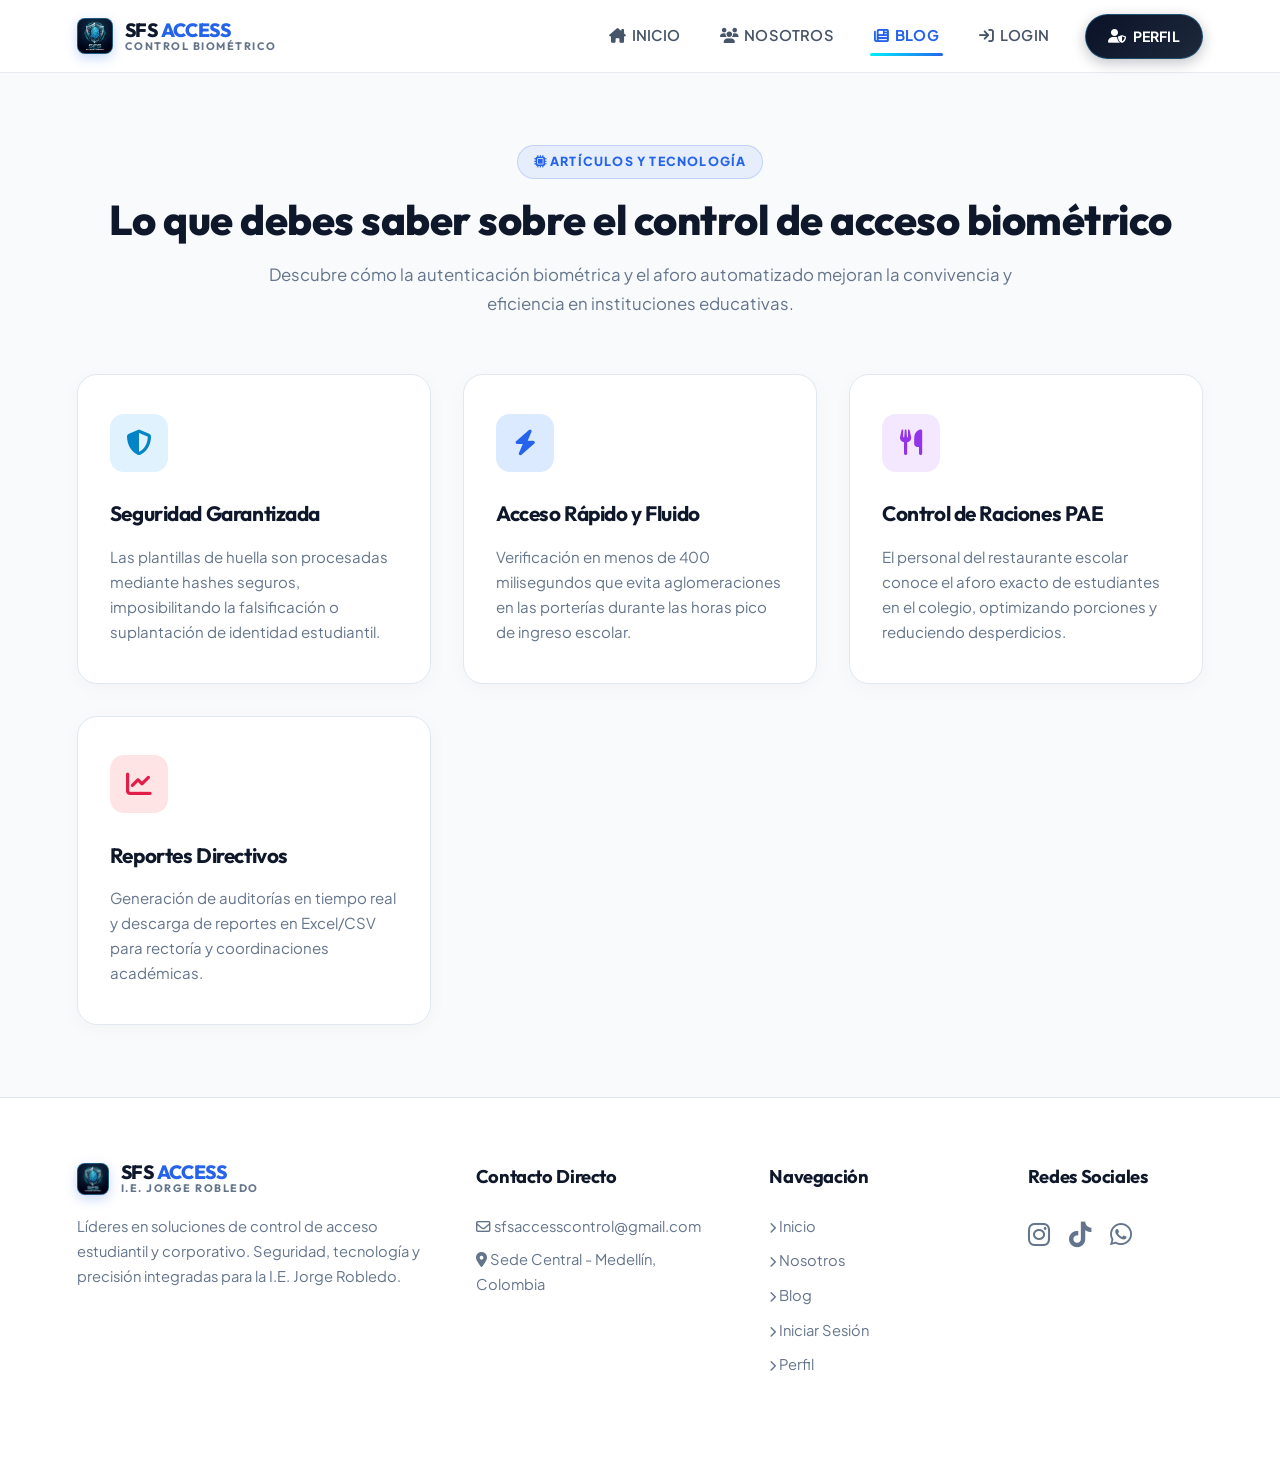
==== docs/mockups/blog.html @ a1b6cde6 "Initial commit" ====
<!DOCTYPE html>
<html lang="es">
<head>
    <meta charset="UTF-8">
    <meta name="viewport" content="width=device-width, initial-scale=1.0">
    <title>Blog y Artículos - SFS Access Control</title>
    <link rel="icon" type="image/svg+xml" href="../../assets/img/favicon.svg">
    <link rel="stylesheet" href="../../assets/css/styles.css">
    <!-- FontAwesome 6 Icons CDN -->
    <link rel="stylesheet" href="https://cdnjs.cloudflare.com/ajax/libs/font-awesome/6.4.0/css/all.min.css" integrity="sha512-iecdLmaskl7CVkqkXNQ/ZH/XLlvWZOJyj7Yy7tcenmpD1ypASozpmT/E0iPtmFIB46ZmdtAc9eNBvH0H/ZpiBw==" crossorigin="anonymous" referrerpolicy="no-referrer" />
</head>
<body>

    <!-- NAVBAR -->
    <nav class="navbar">
        <a href="index.html" class="logo">
            <div class="logo-icon-emblem">
                <img src="../../assets/img/sfs-logo-emblem.png" alt="SFS Logo" onerror="this.parentElement.innerHTML='<i class=\'fa-solid fa-fingerprint\'></i>'">
            </div>
            <div class="logo-title-group">
                <span class="logo-brand-text">SFS <span>ACCESS</span></span>
                <span class="logo-tag-text">CONTROL BIOMÉTRICO</span>
            </div>
        </a>
        <ul class="nav-links">
            <li><a href="index.html"><i class="fa-solid fa-house-chimney"></i> INICIO</a></li>
            <li><a href="nosotros.html"><i class="fa-solid fa-users"></i> NOSOTROS</a></li>
            <li><a href="blog.html" class="active"><i class="fa-solid fa-newspaper"></i> BLOG</a></li>
            <li><a href="login.html"><i class="fa-solid fa-arrow-right-to-bracket"></i> LOGIN</a></li>
            <li><a href="perfil.html" class="btn-perfil"><i class="fa-solid fa-user-shield"></i> PERFIL</a></li>
        </ul>
    </nav>

    <!-- CONTENIDO PRINCIPAL -->
    <main class="page-container">
        <div style="text-align: center; margin-bottom: 3.5rem;">
            <span class="section-tag"><i class="fa-solid fa-microchip me-1"></i> ARTÍCULOS Y TECNOLOGÍA</span>
            <h1 class="section-title">Lo que debes saber sobre el control de acceso biométrico</h1>
            <p class="section-subtitle" style="margin: 0 auto;">Descubre cómo la autenticación biométrica y el aforo automatizado mejoran la convivencia y eficiencia en instituciones educativas.</p>
        </div>

        <div class="blog-grid">
            <div class="blog-card">
                <div class="blog-icon icon-cyan">
                    <i class="fa-solid fa-shield-halved"></i>
                </div>
                <h3>Seguridad Garantizada</h3>
                <p>Las plantillas de huella son procesadas mediante hashes seguros, imposibilitando la falsificación o suplantación de identidad estudiantil.</p>
            </div>

            <div class="blog-card">
                <div class="blog-icon icon-blue">
                    <i class="fa-solid fa-bolt"></i>
                </div>
                <h3>Acceso Rápido y Fluido</h3>
                <p>Verificación en menos de 400 milisegundos que evita aglomeraciones en las porterías durante las horas pico de ingreso escolar.</p>
            </div>

            <div class="blog-card">
                <div class="blog-icon icon-purple">
                    <i class="fa-solid fa-utensils"></i>
                </div>
                <h3>Control de Raciones PAE</h3>
                <p>El personal del restaurante escolar conoce el aforo exacto de estudiantes en el colegio, optimizando porciones y reduciendo desperdicios.</p>
            </div>

            <div class="blog-card">
                <div class="blog-icon icon-red">
                    <i class="fa-solid fa-chart-line"></i>
                </div>
                <h3>Reportes Directivos</h3>
                <p>Generación de auditorías en tiempo real y descarga de reportes en Excel/CSV para rectoría y coordinaciones académicas.</p>
            </div>
        </div>
    </main>

    <!-- FOOTER -->
    <footer class="footer">
        <div class="footer-grid">
            <div class="footer-col">
                <a href="index.html" class="logo" style="margin-bottom: 1.2rem; display: inline-flex;">
                    <div class="logo-icon-emblem" style="width: 32px; height: 32px;">
                        <img src="../../assets/img/sfs-logo-emblem.png" alt="SFS Logo">
                    </div>
                    <div class="logo-title-group">
                        <span class="logo-brand-text">SFS <span>ACCESS</span></span>
                        <span class="logo-tag-text">I.E. JORGE ROBLEDO</span>
                    </div>
                </a>
                <p>Líderes en soluciones de control de acceso estudiantil y corporativo. Seguridad, tecnología y precisión integradas para la I.E. Jorge Robledo.</p>
            </div>
            <div class="footer-col">
                <h4>Contacto Directo</h4>
                <p><i class="fa-regular fa-envelope"></i> sfsaccesscontrol@gmail.com</p>
                <p style="margin-top: 0.5rem;"><i class="fa-solid fa-location-dot"></i> Sede Central - Medellín, Colombia</p>
            </div>
            <div class="footer-col">
                <h4>Navegación</h4>
                <ul>
                    <li><a href="index.html"><i class="fa-solid fa-chevron-right me-1" style="font-size: 0.7rem;"></i> Inicio</a></li>
                    <li><a href="nosotros.html"><i class="fa-solid fa-chevron-right me-1" style="font-size: 0.7rem;"></i> Nosotros</a></li>
                    <li><a href="blog.html"><i class="fa-solid fa-chevron-right me-1" style="font-size: 0.7rem;"></i> Blog</a></li>
                    <li><a href="login.html"><i class="fa-solid fa-chevron-right me-1" style="font-size: 0.7rem;"></i> Iniciar Sesión</a></li>
                    <li><a href="perfil.html"><i class="fa-solid fa-chevron-right me-1" style="font-size: 0.7rem;"></i> Perfil</a></li>
                </ul>
            </div>
            <div class="footer-col">
                <h4>Redes Sociales</h4>
                <div class="social-icons">
                    <a href="#" title="Instagram"><i class="fa-brands fa-instagram"></i></a>
                    <a href="#" title="TikTok"><i class="fa-brands fa-tiktok"></i></a>
                    <a href="#" title="WhatsApp"><i class="fa-brands fa-whatsapp"></i></a>
                </div>
            </div>
        </div>
    </footer>

</body>
</html>
---- assets/css/styles.css ----
/* ==========================================================================
   PROYECTO: SFS ACCESS CONTROL - I.E. JORGE ROBLEDO
   SISTEMA DE DISEÑO ULTRA PREMIUM & CYBER-SECURITY BIOMETRIC
   ========================================================================== */

@import url('https://fonts.googleapis.com/css2?family=Outfit:wght@300;400;500;600;700;800;900&family=Plus+Jakarta+Sans:wght@300;400;500;600;700;800&family=JetBrains+Mono:wght@400;500;600;700&display=swap');

:root {
    /* Paleta Principal & Tonos Cyber */
    --primary: #060b18;
    --primary-surface: #0b132b;
    --primary-card: #0f1c3f;
    --primary-border: rgba(56, 189, 248, 0.18);
    
    /* Acentos & Gradientes Neón */
    --accent-blue: #2563eb;
    --accent-blue-light: #3b82f6;
    --accent-cyan: #00f2fe;
    --accent-glow: #38bdf8;
    --accent-emerald: #10b981;
    --accent-rose: #f43f5e;
    --accent-amber: #f59e0b;
    --accent-purple: #8b5cf6;
    
    --grad-primary: linear-gradient(135deg, #0a1128 0%, #101f42 50%, #060b18 100%);
    --grad-cyber: linear-gradient(135deg, #00f2fe 0%, #2563eb 100%);
    --grad-glow: linear-gradient(135deg, #38bdf8 0%, #818cf8 100%);
    --grad-dark-card: linear-gradient(145deg, rgba(15, 28, 63, 0.7) 0%, rgba(11, 19, 43, 0.85) 100%);
    --grad-glass: linear-gradient(135deg, rgba(255, 255, 255, 0.08) 0%, rgba(255, 255, 255, 0.02) 100%);
    --grad-button: linear-gradient(135deg, #0284c7 0%, #2563eb 100%);
    
    /* Superficies y Textos */
    --bg-main: #060b18;
    --bg-surface: #0b1329;
    --bg-light: #f8fafc;
    --bg-white: #ffffff;
    --text-primary: #ffffff;
    --text-secondary: #94a3b8;
    --text-muted: #64748b;
    --text-dark: #0f172a;
    --text-dark-muted: #475569;
    
    /* Estados Semánticos */
    --success: #10b981;
    --success-bg: rgba(16, 185, 129, 0.12);
    --warning: #f59e0b;
    --warning-bg: rgba(245, 158, 11, 0.12);
    --danger: #ef4444;
    --danger-bg: rgba(239, 68, 68, 0.12);
    --info: #0ea5e9;
    --info-bg: rgba(14, 165, 233, 0.12);
    
    /* Geometría y Efectos */
    --radius-sm: 8px;
    --radius-md: 14px;
    --radius-lg: 20px;
    --radius-xl: 26px;
    --radius-pill: 9999px;
    
    --border-glass: 1px solid rgba(255, 255, 255, 0.1);
    --border-glass-hover: 1px solid rgba(56, 189, 248, 0.4);
    --border-card-light: 1px solid #e2e8f0;
    
    --shadow-subtle: 0 4px 20px rgba(0, 0, 0, 0.04);
    --shadow-card: 0 10px 30px rgba(0, 0, 0, 0.08);
    --shadow-card-dark: 0 15px 35px rgba(0, 0, 0, 0.35);
    --shadow-glow: 0 0 25px rgba(0, 242, 254, 0.25);
    --shadow-button: 0 8px 20px rgba(37, 99, 235, 0.3);
    
    --transition: all 0.3s cubic-bezier(0.4, 0, 0.2, 1);
    --transition-fast: all 0.15s ease-out;
}

/* ==========================================================================
   RESET Y TIPOGRAFÍA BASE (CRÍTICO: No sobreescribir FontAwesome en *::before)
   ========================================================================== */
*, *::before, *::after {
    margin: 0;
    padding: 0;
    box-sizing: border-box;
}

body {
    font-family: 'Plus Jakarta Sans', -apple-system, BlinkMacSystemFont, 'Segoe UI', Roboto, sans-serif;
    background-color: var(--bg-light);
    color: var(--text-dark);
    line-height: 1.6;
    display: flex;
    flex-direction: column;
    min-height: 100vh;
    overflow-x: hidden;
    -webkit-font-smoothing: antialiased;
    -moz-osx-font-smoothing: grayscale;
}

button, input, select, textarea {
    font-family: 'Plus Jakarta Sans', -apple-system, BlinkMacSystemFont, 'Segoe UI', Roboto, sans-serif;
}

h1, h2, h3, h4, h5, h6 {
    font-family: 'Outfit', -apple-system, BlinkMacSystemFont, sans-serif;
    letter-spacing: -0.02em;
    font-weight: 700;
}

main {
    flex: 1;
}

/* Soporte y Estabilidad FontAwesome */
.fa, .fas, .far, .fal, .fab, .fa-solid, .fa-regular, .fa-brands {
    display: inline-block;
    line-height: 1;
    text-rendering: auto;
    -webkit-font-smoothing: antialiased;
}

/* ==========================================================================
   BARRA DE NAVEGACIÓN (NAVBAR)
   ========================================================================== */
.navbar {
    background: rgba(255, 255, 255, 0.9);
    backdrop-filter: blur(18px);
    -webkit-backdrop-filter: blur(18px);
    padding: 0.85rem 6%;
    display: flex;
    justify-content: space-between;
    align-items: center;
    position: sticky;
    top: 0;
    z-index: 1000;
    border-bottom: 1px solid rgba(226, 232, 240, 0.8);
    transition: var(--transition);
}

.logo {
    display: flex;
    align-items: center;
    gap: 12px;
    text-decoration: none;
    color: var(--text-dark);
    font-family: 'Outfit', sans-serif;
    font-weight: 800;
    font-size: 1.3rem;
    letter-spacing: -0.4px;
    transition: var(--transition);
}

.logo-img {
    height: 38px;
    width: auto;
    max-width: 175px;
    object-fit: contain;
    transition: var(--transition);
}

.logo-icon-emblem {
    width: 36px;
    height: 36px;
    border-radius: var(--radius-sm);
    background: var(--grad-primary);
    border: 1px solid rgba(56, 189, 248, 0.4);
    display: flex;
    align-items: center;
    justify-content: center;
    box-shadow: 0 4px 12px rgba(37, 99, 235, 0.25);
    color: var(--accent-cyan);
    font-size: 1.25rem;
    transition: var(--transition);
    overflow: hidden;
}

.logo-icon-emblem img {
    width: 100%;
    height: 100%;
    object-fit: cover;
}

.logo:hover .logo-icon-emblem {
    transform: scale(1.08) rotate(3deg);
    box-shadow: 0 6px 18px rgba(0, 242, 254, 0.4);
    border-color: var(--accent-cyan);
}

.logo-title-group {
    display: flex;
    flex-direction: column;
    line-height: 1.1;
}

.logo-brand-text {
    font-size: 1.2rem;
    font-weight: 800;
    color: #0f172a;
    letter-spacing: -0.3px;
}

.logo-brand-text span {
    color: var(--accent-blue);
}

.logo-tag-text {
    font-size: 0.68rem;
    font-weight: 700;
    letter-spacing: 1.5px;
    color: #64748b;
    text-transform: uppercase;
}

.nav-links {
    display: flex;
    align-items: center;
    gap: 2rem;
    list-style: none;
}

.nav-links li {
    list-style: none;
}

.nav-links a {
    text-decoration: none;
    color: #475569;
    font-weight: 600;
    font-size: 0.92rem;
    letter-spacing: 0.2px;
    position: relative;
    padding: 6px 4px;
    transition: var(--transition);
    display: inline-flex;
    align-items: center;
    gap: 6px;
}

.nav-links a:hover {
    color: var(--accent-blue);
}

.nav-links a.active {
    color: var(--accent-blue);
    font-weight: 700;
}

.nav-links a.active::after {
    content: '';
    position: absolute;
    bottom: -2px;
    left: 0;
    width: 100%;
    height: 3px;
    background: var(--grad-cyber);
    border-radius: var(--radius-pill);
}

.btn-perfil {
    background: linear-gradient(135deg, #0a1128 0%, #1e293b 100%) !important;
    color: #ffffff !important;
    padding: 0.65rem 1.4rem !important;
    border-radius: var(--radius-pill);
    font-weight: 700 !important;
    font-size: 0.88rem !important;
    box-shadow: 0 4px 14px rgba(10, 17, 40, 0.25);
    transition: var(--transition);
    border: 1px solid rgba(56, 189, 248, 0.3) !important;
    display: inline-flex;
    align-items: center;
    gap: 8px;
}

.btn-perfil:hover {
    background: linear-gradient(135deg, #1e293b 0%, #2563eb 100%) !important;
    transform: translateY(-2px);
    box-shadow: 0 6px 20px rgba(37, 99, 235, 0.35);
    color: #ffffff !important;
}

.btn-perfil.active::after {
    display: none !important;
}

/* ==========================================================================
   HERO DARK & FONDOS CYBERNETICOS
   ========================================================================== */
.hero-dark {
    background: radial-gradient(circle at 50% 15%, #0f1c3f 0%, #060b18 80%);
    color: #ffffff;
    padding: 4.5rem 6%;
    min-height: 86vh;
    display: flex;
    align-items: center;
    justify-content: center;
    position: relative;
    overflow: hidden;
}

.hero-dark::before {
    content: '';
    position: absolute;
    width: 140%;
    height: 140%;
    top: -20%;
    left: -20%;
    background-image: 
        radial-gradient(rgba(56, 189, 248, 0.08) 1px, transparent 1px),
        radial-gradient(rgba(37, 99, 235, 0.04) 1px, transparent 1px);
    background-size: 32px 32px, 64px 64px;
    background-position: 0 0, 16px 16px;
    pointer-events: none;
}

.hero-dark::after {
    content: '';
    position: absolute;
    top: -30%;
    right: -10%;
    width: 600px;
    height: 600px;
    background: radial-gradient(circle, rgba(0, 242, 254, 0.1) 0%, transparent 65%);
    border-radius: 50%;
    filter: blur(80px);
    pointer-events: none;
}

.inicio-container {
    display: grid;
    grid-template-columns: 1.15fr 1.15fr;
    gap: 4rem;
    align-items: center;
    width: 100%;
    max-width: 1320px;
    position: relative;
    z-index: 10;
}

.tag-badge {
    display: inline-flex;
    align-items: center;
    gap: 8px;
    background: rgba(37, 99, 235, 0.15);
    border: 1px solid rgba(56, 189, 248, 0.35);
    color: var(--accent-glow);
    padding: 6px 18px;
    border-radius: var(--radius-pill);
    font-size: 0.8rem;
    font-weight: 800;
    letter-spacing: 0.6px;
    margin-bottom: 1.5rem;
    backdrop-filter: blur(12px);
    box-shadow: 0 4px 15px rgba(0, 242, 254, 0.1);
}

.hero-title {
    font-size: 3.2rem;
    line-height: 1.15;
    margin-bottom: 1.4rem;
    font-weight: 800;
    color: #ffffff;
    background: linear-gradient(135deg, #ffffff 40%, #93c5fd 100%);
    -webkit-background-clip: text;
    -webkit-text-fill-color: transparent;
}

.hero-desc {
    color: #94a3b8;
    margin-bottom: 2.2rem;
    font-size: 1.08rem;
    line-height: 1.7;
    max-width: 540px;
}

.hero-btn-group {
    display: flex;
    align-items: center;
    gap: 1.2rem;
    flex-wrap: wrap;
}

.btn-primary {
    background: var(--grad-button);
    color: #ffffff !important;
    padding: 0.9rem 2.2rem;
    border-radius: var(--radius-pill);
    font-weight: 700;
    font-size: 1rem;
    text-decoration: none;
    border: 1px solid rgba(255, 255, 255, 0.15);
    cursor: pointer;
    display: inline-flex;
    align-items: center;
    gap: 10px;
    box-shadow: var(--shadow-button);
    transition: var(--transition);
}

.btn-primary:hover {
    transform: translateY(-3px);
    box-shadow: 0 12px 28px rgba(2, 132, 199, 0.45);
    background: linear-gradient(135deg, #0284c7 0%, #1d4ed8 100%);
    color: #ffffff;
}

.btn-secondary-dark {
    background: rgba(255, 255, 255, 0.06);
    color: #ffffff !important;
    padding: 0.9rem 2rem;
    border-radius: var(--radius-pill);
    font-weight: 600;
    font-size: 1rem;
    text-decoration: none;
    border: 1px solid rgba(255, 255, 255, 0.15);
    transition: var(--transition);
    display: inline-flex;
    align-items: center;
    gap: 10px;
    backdrop-filter: blur(10px);
}

.btn-secondary-dark:hover {
    background: rgba(255, 255, 255, 0.12);
    border-color: rgba(56, 189, 248, 0.4);
    transform: translateY(-3px);
    color: var(--accent-glow) !important;
}

/* Feature Cards 2x2 */
.cards-2x2 {
    display: grid;
    grid-template-columns: 1fr 1fr;
    gap: 1.5rem;
}

.feature-card {
    background: var(--grad-dark-card);
    backdrop-filter: blur(20px);
    -webkit-backdrop-filter: blur(20px);
    border: 1px solid var(--primary-border);
    padding: 2.2rem 1.8rem;
    border-radius: var(--radius-lg);
    color: #ffffff;
    transition: var(--transition);
    position: relative;
    overflow: hidden;
    box-shadow: 0 10px 25px rgba(0, 0, 0, 0.25);
}

.feature-card::before {
    content: '';
    position: absolute;
    top: 0; left: 0; right: 0; height: 3px;
    background: linear-gradient(90deg, transparent, rgba(56, 189, 248, 0.8), transparent);
    opacity: 0;
    transition: var(--transition);
}

.feature-card:hover {
    transform: translateY(-6px);
    background: linear-gradient(145deg, rgba(21, 38, 82, 0.8) 0%, rgba(15, 25, 56, 0.9) 100%);
    border-color: rgba(56, 189, 248, 0.45);
    box-shadow: 0 20px 40px rgba(0, 0, 0, 0.45), var(--shadow-glow);
}

.feature-card:hover::before {
    opacity: 1;
}

.feature-card i {
    font-size: 2.4rem;
    margin-bottom: 1.2rem;
    background: linear-gradient(135deg, #38bdf8 0%, #00f2fe 100%);
    -webkit-background-clip: text;
    -webkit-text-fill-color: transparent;
    display: inline-block;
    transition: var(--transition);
}

.feature-card:hover i {
    transform: scale(1.1);
}

.feature-card h3 {
    font-size: 1.25rem;
    margin-bottom: 0.7rem;
    color: #f8fafc;
}

.feature-card p {
    font-size: 0.92rem;
    color: #cbd5e1;
    line-height: 1.6;
}

/* Stats Counter Bar */
.stats-strip {
    display: grid;
    grid-template-columns: repeat(4, 1fr);
    gap: 1.5rem;
    margin-top: 3.5rem;
    padding: 1.8rem 2.2rem;
    background: rgba(15, 28, 63, 0.5);
    border: 1px solid rgba(56, 189, 248, 0.2);
    border-radius: var(--radius-xl);
    backdrop-filter: blur(16px);
}

.stat-item {
    text-align: center;
}

.stat-number {
    font-family: 'Outfit', sans-serif;
    font-size: 2rem;
    font-weight: 800;
    color: #ffffff;
    background: linear-gradient(135deg, #ffffff 0%, #38bdf8 100%);
    -webkit-background-clip: text;
    -webkit-text-fill-color: transparent;
    line-height: 1.2;
}

.stat-label {
    font-size: 0.8rem;
    font-weight: 600;
    color: #94a3b8;
    text-transform: uppercase;
    letter-spacing: 0.5px;
    margin-top: 4px;
}

/* ==========================================================================
   MODULO DE AUTENTICACIÓN (LOGIN & REGISTRO)
   ========================================================================== */
.login-wrapper {
    display: grid;
    grid-template-columns: 1fr 1.32fr 1fr;
    gap: 2.2rem;
    width: 100%;
    max-width: 1280px;
    align-items: stretch;
    margin: auto;
    position: relative;
    z-index: 10;
}

.side-column {
    display: flex;
    flex-direction: column;
    justify-content: space-between;
    gap: 1.5rem;
}

.side-info-card {
    background: var(--grad-dark-card);
    backdrop-filter: blur(20px);
    -webkit-backdrop-filter: blur(20px);
    border: 1px solid rgba(56, 189, 248, 0.2);
    border-radius: var(--radius-xl);
    padding: 2.2rem 1.8rem;
    color: #ffffff;
    text-align: center;
    flex: 1;
    display: flex;
    flex-direction: column;
    justify-content: center;
    align-items: center;
    box-shadow: 0 10px 30px rgba(0, 0, 0, 0.35);
    transition: var(--transition);
    position: relative;
    overflow: hidden;
}

.side-info-card::before {
    content: '';
    position: absolute;
    top: 0; left: 0; right: 0; height: 3px;
    background: linear-gradient(90deg, transparent, rgba(56, 189, 248, 0.7), transparent);
    opacity: 0;
    transition: var(--transition);
}

.side-info-card:hover {
    transform: translateY(-4px);
    background: linear-gradient(145deg, rgba(20, 36, 78, 0.8) 0%, rgba(13, 23, 50, 0.9) 100%);
    border-color: rgba(56, 189, 248, 0.45);
    box-shadow: 0 15px 35px rgba(0, 0, 0, 0.45), var(--shadow-glow);
}

.side-info-card:hover::before {
    opacity: 1;
}

.side-card-icon-box {
    width: 64px;
    height: 64px;
    border-radius: 18px;
    background: rgba(14, 165, 233, 0.12);
    border: 1px solid rgba(56, 189, 248, 0.3);
    display: flex;
    align-items: center;
    justify-content: center;
    margin-bottom: 1.2rem;
    color: var(--accent-cyan);
    font-size: 2rem;
    box-shadow: 0 8px 20px rgba(0, 242, 254, 0.15);
    transition: var(--transition);
}

.side-info-card:hover .side-card-icon-box {
    transform: scale(1.1);
    background: rgba(14, 165, 233, 0.2);
    border-color: var(--accent-cyan);
}

.side-info-card h4 {
    font-size: 1.22rem;
    font-weight: 700;
    margin-bottom: 0.5rem;
    color: #ffffff;
}

.side-info-card p {
    font-size: 0.9rem;
    line-height: 1.6;
    color: #cbd5e1;
}

/* Tarjeta Central de Autenticación */
.login-card {
    background: #ffffff;
    padding: 3rem 2.5rem;
    border-radius: var(--radius-xl);
    width: 100%;
    text-align: center;
    color: var(--text-dark);
    box-shadow: 0 25px 60px -15px rgba(0, 0, 0, 0.5), 0 0 30px rgba(0, 242, 254, 0.15);
    display: flex;
    flex-direction: column;
    justify-content: center;
    border: 1px solid rgba(226, 232, 240, 0.9);
    position: relative;
}

.login-icon-box {
    width: 68px;
    height: 68px;
    border-radius: 20px;
    background: var(--grad-primary);
    border: 2px solid rgba(56, 189, 248, 0.35);
    display: flex;
    align-items: center;
    justify-content: center;
    margin: 0 auto 1.2rem auto;
    color: var(--accent-cyan);
    font-size: 1.8rem;
    box-shadow: 0 10px 25px rgba(10, 17, 40, 0.25);
    overflow: hidden;
    position: relative;
}

.login-icon-box img {
    width: 100%;
    height: 100%;
    object-fit: cover;
}

.login-card h2 {
    font-size: 1.65rem;
    font-weight: 800;
    color: #0f172a;
    margin-bottom: 0.3rem;
    letter-spacing: -0.5px;
}

.login-card p.subtitle {
    color: #64748b;
    font-size: 0.92rem;
    font-weight: 500;
    margin-bottom: 1.8rem;
}

/* Alertas Auth */
.alert-auth {
    padding: 0.85rem 1.1rem;
    border-radius: var(--radius-md);
    font-size: 0.88rem;
    margin-bottom: 1.3rem;
    text-align: left;
    display: flex;
    align-items: center;
    gap: 10px;
    font-weight: 500;
}

.alert-auth-danger {
    background-color: #fef2f2;
    color: #991b1b;
    border: 1px solid #fecaca;
}

.alert-auth-success {
    background-color: #f0fdf4;
    color: #166534;
    border: 1px solid #bbf7d0;
}

/* Form Groups & Inputs */
.form-group {
    text-align: left;
    margin-bottom: 1.25rem;
    position: relative;
}

.form-group label {
    display: flex;
    align-items: center;
    gap: 6px;
    font-size: 0.76rem;
    font-weight: 800;
    color: #334155;
    letter-spacing: 0.6px;
    margin-bottom: 0.45rem;
    text-transform: uppercase;
}

.input-with-icon {
    position: relative;
    display: flex;
    align-items: center;
}

.input-with-icon i.input-icon-left {
    position: absolute;
    left: 1rem;
    color: #94a3b8;
    font-size: 1rem;
    pointer-events: none;
    transition: var(--transition);
}

.input-with-icon input, 
.input-with-icon select,
.form-group input, 
.form-group select {
    width: 100%;
    padding: 0.85rem 1.1rem 0.85rem 2.8rem;
    border-radius: var(--radius-md);
    border: 1.5px solid #e2e8f0;
    background: #f8fafc;
    outline: none;
    font-size: 0.94rem;
    color: #1e293b;
    font-weight: 500;
    transition: var(--transition);
}

.input-without-icon input,
.form-group input:not(.input-with-icon input) {
    padding: 0.85rem 1.1rem;
}

.form-group input:focus, .form-group select:focus {
    border-color: var(--accent-blue);
    background: #ffffff;
    box-shadow: 0 0 0 4px rgba(37, 99, 235, 0.12);
}

.input-with-icon input:focus + i.input-icon-left,
.input-with-icon input:focus ~ i.input-icon-left {
    color: var(--accent-blue);
}

.form-grid-2 {
    display: grid;
    grid-template-columns: 1fr 1fr;
    gap: 1rem;
}

.form-options {
    display: flex;
    justify-content: space-between;
    align-items: center;
    font-size: 0.84rem;
    color: #64748b;
    margin-bottom: 1.2rem;
}

.form-options a {
    color: var(--accent-blue);
    text-decoration: none;
    font-weight: 600;
    transition: var(--transition);
}

.form-options a:hover {
    text-decoration: underline;
    color: #1d4ed8;
}

.form-check-inline {
    display: flex;
    align-items: center;
    gap: 8px;
    cursor: pointer;
    user-select: none;
}

.form-check-inline input[type="checkbox"] {
    accent-color: var(--accent-blue);
    width: 16px;
    height: 16px;
    cursor: pointer;
}

.btn-submit {
    width: 100%;
    background: linear-gradient(135deg, #0a1128 0%, #1e293b 100%);
    color: #ffffff;
    padding: 0.95rem 1.5rem;
    border: none;
    border-radius: var(--radius-md);
    font-weight: 700;
    font-size: 0.98rem;
    cursor: pointer;
    margin-top: 0.6rem;
    box-shadow: 0 6px 18px rgba(10, 17, 40, 0.25);
    transition: var(--transition);
    display: inline-flex;
    align-items: center;
    justify-content: center;
    gap: 10px;
}

.btn-submit:hover {
    background: linear-gradient(135deg, #1e293b 0%, #2563eb 100%);
    transform: translateY(-2px);
    box-shadow: 0 10px 25px rgba(37, 99, 235, 0.35);
}

.auth-footer {
    margin-top: 1.6rem;
    font-size: 0.9rem;
    color: #475569;
}

.auth-footer a {
    color: var(--accent-blue);
    text-decoration: none;
    font-weight: 700;
}

.auth-footer a:hover {
    text-decoration: underline;
}

/* ==========================================================================
   VISTA DE PÁGINAS GENERALES (PAGE CONTAINER)
   ========================================================================== */
.page-container {
    padding: 4.5rem 6%;
    max-width: 1320px;
    margin: 0 auto;
    width: 100%;
}

.section-tag {
    background: rgba(37, 99, 235, 0.08);
    color: var(--accent-blue);
    padding: 6px 16px;
    border-radius: var(--radius-pill);
    font-size: 0.78rem;
    font-weight: 800;
    text-transform: uppercase;
    letter-spacing: 1.2px;
    display: inline-block;
    margin-bottom: 1rem;
    border: 1px solid rgba(37, 99, 235, 0.2);
}

.section-title {
    font-size: 2.6rem;
    color: var(--text-dark);
    margin-bottom: 1rem;
    font-weight: 800;
    line-height: 1.2;
    letter-spacing: -0.5px;
}

.section-subtitle {
    color: var(--text-muted);
    max-width: 760px;
    margin-bottom: 3.5rem;
    font-size: 1.05rem;
    line-height: 1.7;
}

/* ==========================================================================
   EQUIPO (NOSOTROS) & BLOG CARDS
   ========================================================================== */
.team-grid {
    display: grid;
    grid-template-columns: repeat(auto-fit, minmax(320px, 1fr));
    gap: 2.5rem;
}

.team-card {
    background: #ffffff;
    border-radius: var(--radius-lg);
    overflow: hidden;
    box-shadow: 0 4px 20px rgba(0, 0, 0, 0.04);
    border: 1px solid #e2e8f0;
    transition: var(--transition);
}

.team-card:hover {
    transform: translateY(-8px);
    box-shadow: 0 20px 40px rgba(0, 0, 0, 0.08);
    border-color: #cbd5e1;
}

.team-img {
    width: 100%;
    height: 320px;
    object-fit: cover;
    transition: var(--transition);
}

.team-card:hover .team-img {
    transform: scale(1.03);
}

.team-info {
    padding: 1.8rem;
    background: #ffffff;
}

.team-name {
    font-size: 1.35rem;
    font-weight: 700;
    color: var(--text-dark);
}

.team-role {
    color: var(--accent-blue);
    font-weight: 600;
    font-size: 0.92rem;
    margin: 0.4rem 0 0.8rem 0;
    display: flex;
    align-items: center;
    gap: 6px;
}

.team-desc {
    color: var(--text-muted);
    font-size: 0.92rem;
    line-height: 1.6;
}

/* Blog Cards */
.blog-grid {
    display: grid;
    grid-template-columns: repeat(auto-fit, minmax(280px, 1fr));
    gap: 2rem;
}

.blog-card {
    background: #ffffff;
    padding: 2.4rem 2rem;
    border-radius: var(--radius-lg);
    box-shadow: 0 4px 20px rgba(0, 0, 0, 0.03);
    border: 1px solid #e2e8f0;
    display: flex;
    flex-direction: column;
    transition: var(--transition);
}

.blog-card:hover {
    transform: translateY(-6px);
    box-shadow: 0 20px 40px rgba(0, 0, 0, 0.08);
    border-color: rgba(37, 99, 235, 0.3);
}

.blog-icon {
    width: 58px;
    height: 58px;
    border-radius: var(--radius-md);
    display: flex;
    align-items: center;
    justify-content: center;
    font-size: 1.6rem;
    margin-bottom: 1.6rem;
}

.icon-cyan { background: #e0f2fe; color: #0284c7; }
.icon-blue { background: #dbeafe; color: #2563eb; }
.icon-purple { background: #f3e8ff; color: #9333ea; }
.icon-red { background: #ffe4e6; color: #e11d48; }

.blog-card h3 {
    font-size: 1.3rem;
    color: var(--text-dark);
    margin-bottom: 0.9rem;
    font-weight: 700;
}

.blog-card p {
    color: var(--text-muted);
    font-size: 0.94rem;
    line-height: 1.65;
}

/* ==========================================================================
   PERFIL DE USUARIO
   ========================================================================== */
.profile-header {
    background: #ffffff;
    border-radius: var(--radius-xl);
    padding: 2.2rem;
    display: flex;
    align-items: center;
    gap: 2rem;
    margin-bottom: 2.2rem;
    box-shadow: 0 4px 20px rgba(0, 0, 0, 0.03);
    border: 1px solid #e2e8f0;
}

.profile-avatar-container {
    position: relative;
}

.profile-avatar {
    width: 100px;
    height: 100px;
    border-radius: 50%;
    object-fit: cover;
    border: 3px solid #ffffff;
    box-shadow: 0 4px 15px rgba(0, 0, 0, 0.1);
}

.badge-check {
    position: absolute;
    bottom: 4px;
    right: 2px;
    background: var(--success);
    color: white;
    border-radius: 50%;
    width: 26px;
    height: 26px;
    display: flex;
    align-items: center;
    justify-content: center;
    font-size: 0.8rem;
    border: 2px solid #ffffff;
}

.status-tag {
    background: var(--success-bg);
    color: #166534;
    padding: 3px 12px;
    border-radius: var(--radius-pill);
    font-size: 0.82rem;
    font-weight: 700;
    display: inline-flex;
    align-items: center;
    gap: 4px;
}

.dashboard-grid {
    display: grid;
    grid-template-columns: 2fr 1fr;
    gap: 2.2rem;
}

.dashboard-card {
    background: #ffffff;
    border-radius: var(--radius-xl);
    padding: 2.2rem;
    box-shadow: 0 4px 20px rgba(0, 0, 0, 0.03);
    border: 1px solid #e2e8f0;
}

.card-header-flex {
    display: flex;
    justify-content: space-between;
    align-items: center;
    margin-bottom: 1.8rem;
}

.table-custom {
    width: 100%;
    border-collapse: collapse;
}

.table-custom th {
    text-align: left;
    color: var(--text-muted);
    font-size: 0.78rem;
    padding-bottom: 1.2rem;
    text-transform: uppercase;
    letter-spacing: 0.8px;
    font-weight: 700;
}

.table-custom td {
    padding: 1.1rem 0;
    border-top: 1px solid #f1f5f9;
    font-size: 0.92rem;
}

.badge-status {
    padding: 4px 14px;
    border-radius: var(--radius-pill);
    font-size: 0.8rem;
    font-weight: 700;
    display: inline-block;
}

.status-approved { background: var(--success-bg); color: #15803d; }
.status-denied { background: var(--danger-bg); color: #b91c1c; }

.quick-action-item {
    display: flex;
    align-items: center;
    gap: 1.2rem;
    padding: 1.2rem;
    border-radius: var(--radius-md);
    background: #f8fafc;
    border: 1px solid #e2e8f0;
    margin-bottom: 1.2rem;
    text-decoration: none;
    color: var(--text-dark);
    transition: var(--transition);
}

.quick-action-item:hover {
    background: #f1f5f9;
    border-color: #cbd5e1;
    transform: translateX(4px);
}

.quick-action-item.danger {
    border-color: #fecaca;
    background: #fef2f2;
}

.quick-action-item.danger:hover {
    background: #fee2e2;
}

/* ==========================================================================
   FOOTER MODERNO
   ========================================================================== */
.footer {
    background-color: #ffffff;
    padding: 4rem 6% 2rem 6%;
    border-top: 1px solid #e2e8f0;
    margin-top: auto;
}

.footer-grid {
    display: grid;
    grid-template-columns: 2fr 1.4fr 1.2fr 1fr;
    gap: 3rem;
    margin-bottom: 2.5rem;
}

.footer-col h4 {
    color: var(--text-dark);
    margin-bottom: 1.4rem;
    font-size: 1.15rem;
    font-weight: 700;
}

.footer-col p, .footer-col li {
    font-size: 0.92rem;
    color: var(--text-muted);
    line-height: 1.7;
    list-style: none;
}

.footer-col ul li {
    margin-bottom: 0.6rem;
}

.footer-col a {
    color: var(--text-muted);
    text-decoration: none;
    transition: var(--transition);
}

.footer-col a:hover {
    color: var(--accent-blue);
}

.social-icons {
    display: flex;
    gap: 1.2rem;
    font-size: 1.6rem;
}

.social-icons a {
    color: #64748b;
    transition: var(--transition);
}

.social-icons a:hover {
    color: var(--accent-blue);
    transform: translateY(-3px);
}

/* ==========================================================================
   RESPONSIVE DESIGN
   ========================================================================== */
@media (max-width: 1080px) {
    .login-wrapper {
        grid-template-columns: 1fr;
        max-width: 520px;
    }

    .side-column {
        display: grid;
        grid-template-columns: 1fr 1fr;
    }

    .inicio-container, .dashboard-grid {
        grid-template-columns: 1fr;
    }

    .stats-strip {
        grid-template-columns: 1fr 1fr;
    }

    .hero-title {
        font-size: 2.6rem;
    }

    .footer-grid {
        grid-template-columns: 1fr 1fr;
    }
}

@media (max-width: 768px) {
    .navbar {
        flex-direction: column;
        gap: 1rem;
        padding: 1rem;
    }

    .nav-links {
        gap: 1rem;
        flex-wrap: wrap;
        justify-content: center;
    }

    .cards-2x2 {
        grid-template-columns: 1fr;
    }

    .side-column {
        grid-template-columns: 1fr;
    }

    .stats-strip {
        grid-template-columns: 1fr;
    }

    .footer-grid {
        grid-template-columns: 1fr;
    }

    .hero-title {
        font-size: 2.1rem;
    }
    
    .form-grid-2 {
        grid-template-columns: 1fr;
    }
}
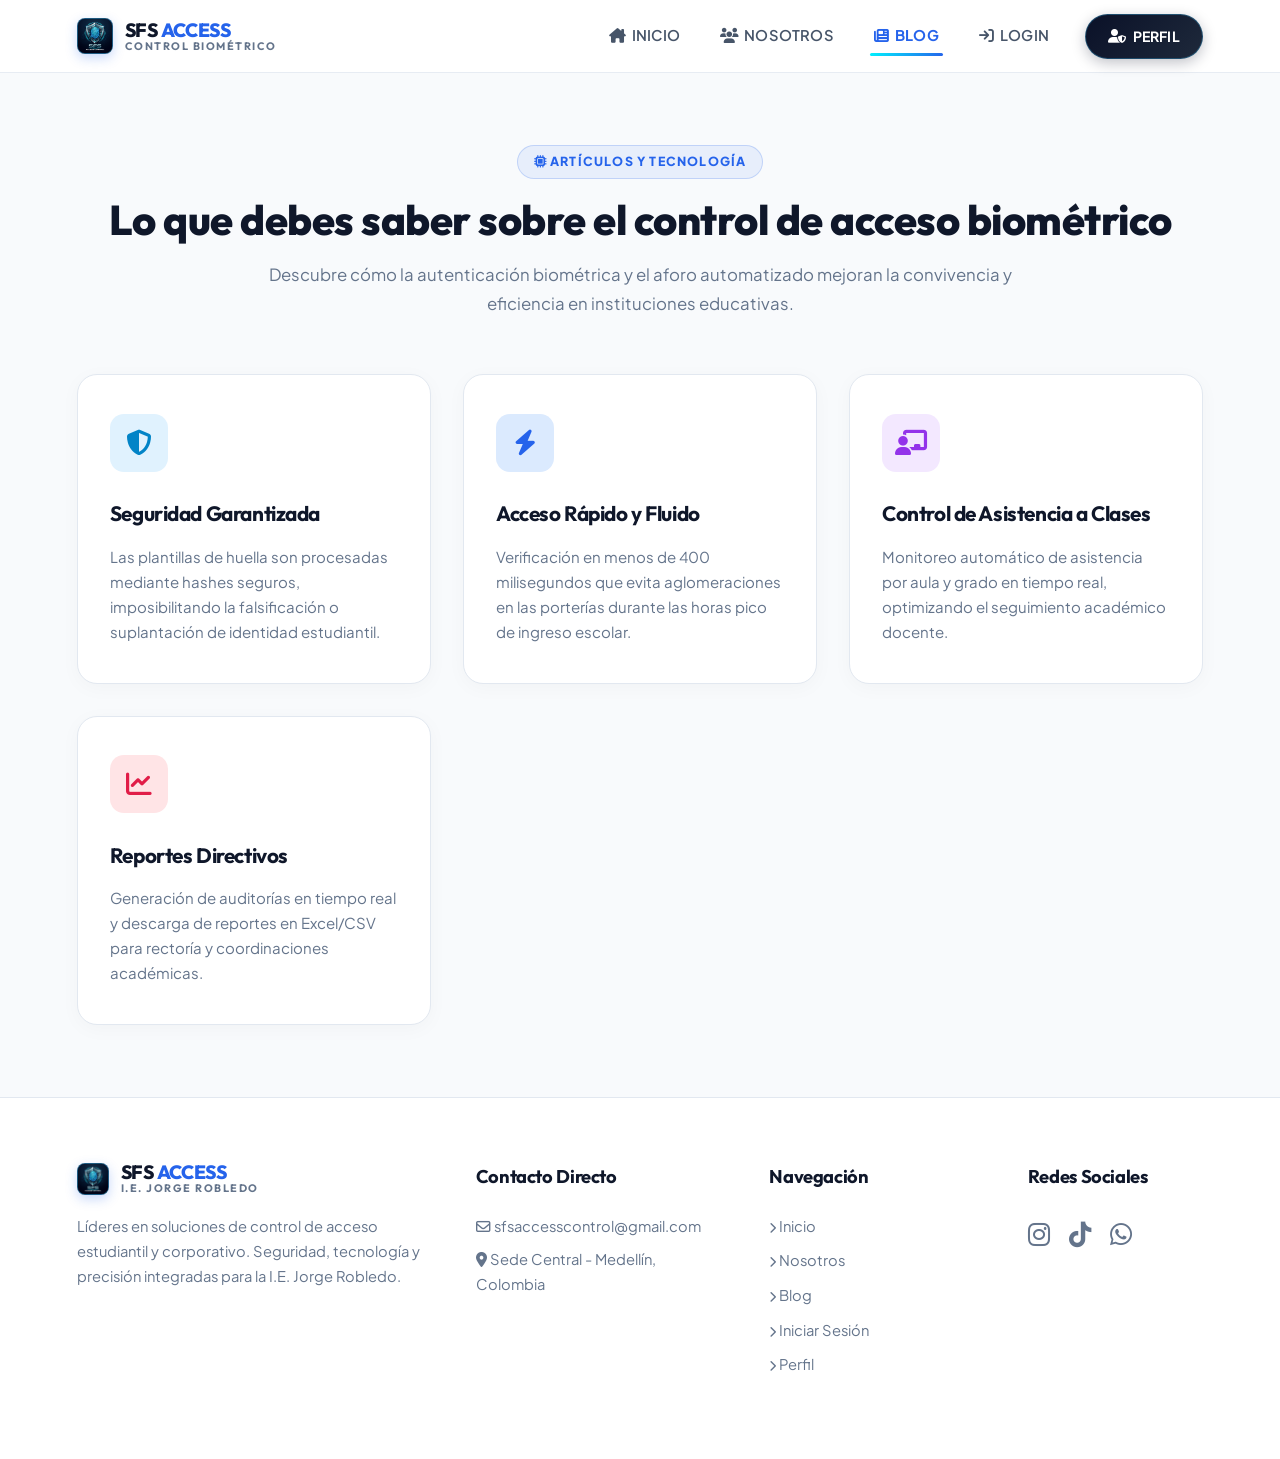
==== commit cbd4cb07: "Eliminar modulo de restaurante escolar y reenfocar en asistencia a clases" ====
--- a/docs/mockups/blog.html
+++ b/docs/mockups/blog.html
@@ -58,10 +58,10 @@
 
             <div class="blog-card">
                 <div class="blog-icon icon-purple">
-                    <i class="fa-solid fa-utensils"></i>
+                    <i class="fa-solid fa-chalkboard-user"></i>
                 </div>
-                <h3>Control de Raciones PAE</h3>
-                <p>El personal del restaurante escolar conoce el aforo exacto de estudiantes en el colegio, optimizando porciones y reduciendo desperdicios.</p>
+                <h3>Control de Asistencia a Clases</h3>
+                <p>Monitoreo automático de asistencia por aula y grado en tiempo real, optimizando el seguimiento académico docente.</p>
             </div>
 
             <div class="blog-card">
